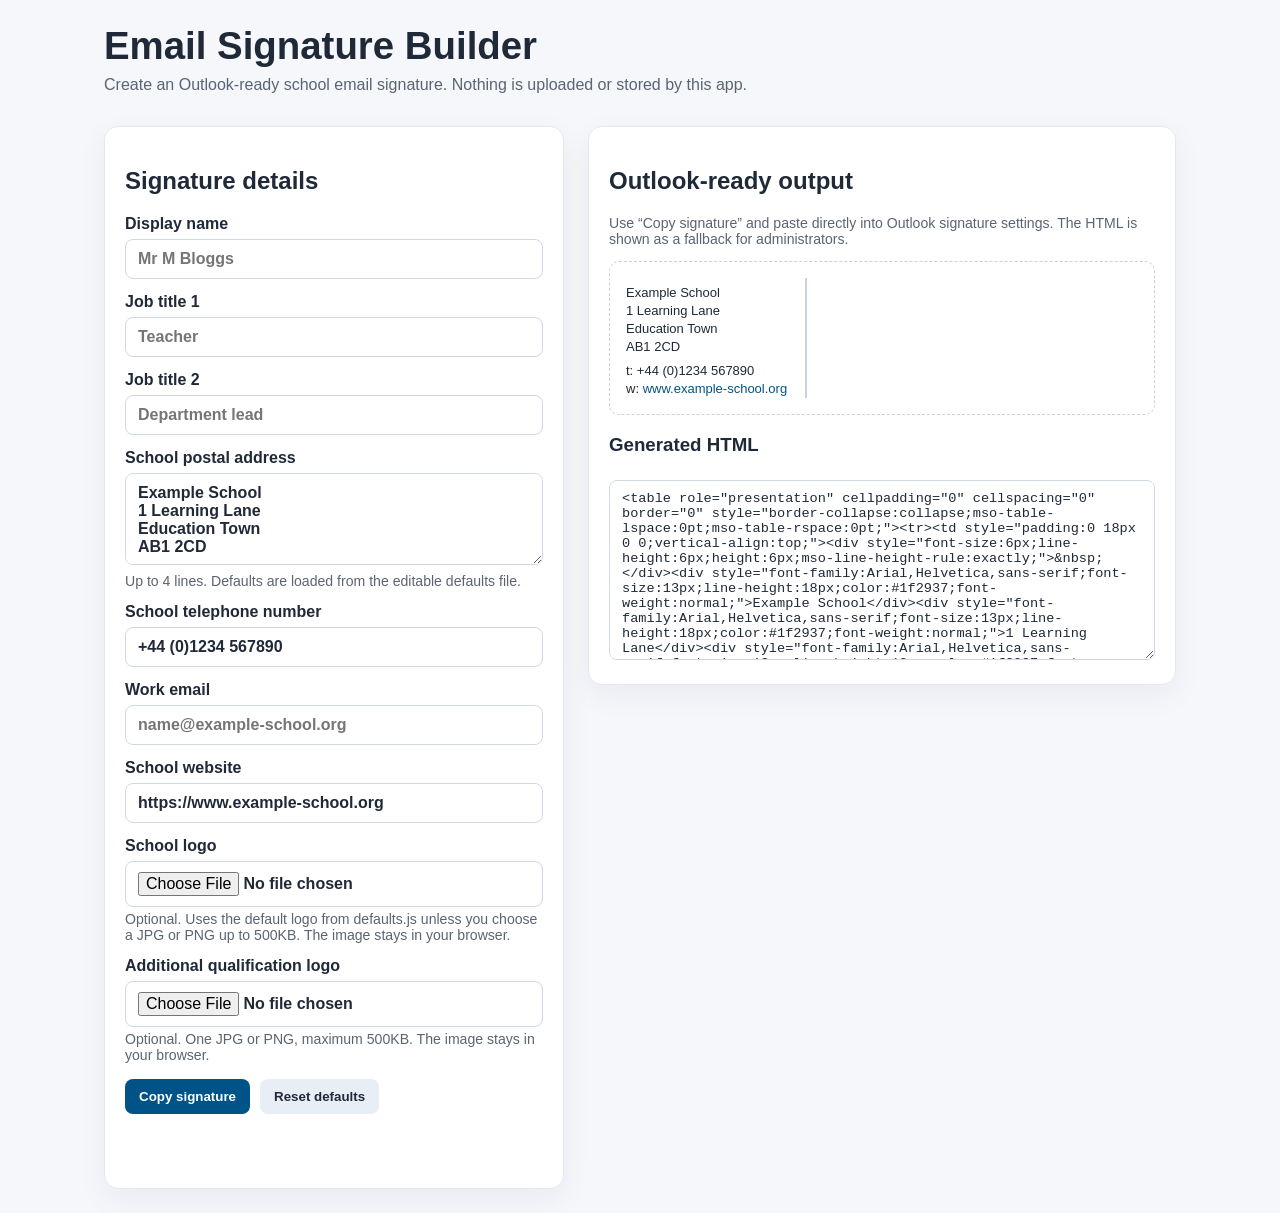
==== public/index.html @ db8fd0d2 "Fix default school logo handling" ====
<!doctype html>
<html lang="en">
<head>
  <meta charset="utf-8">
  <meta name="viewport" content="width=device-width, initial-scale=1">
  <title>Email Signature Builder</title>
  <link rel="stylesheet" href="styles.css?v=20260630">
</head>
<body>
  <header>
    <h1>Email Signature Builder</h1>
    <p class="lede">Create an Outlook-ready school email signature. Nothing is uploaded or stored by this app.</p>
  </header>
  <main class="grid">
    <section class="panel" aria-labelledby="details-heading">
      <h2 id="details-heading">Signature details</h2>
      <form id="signatureForm">
        <label>Display name <input name="displayName" autocomplete="name" placeholder="Mr M Bloggs" required></label>
        <label>Job title 1 <input name="jobTitle1" placeholder="Teacher" required></label>
        <label>Job title 2 <input name="jobTitle2" placeholder="Department lead"></label>
        <label>School postal address <textarea name="schoolAddress" maxlength="240" aria-describedby="addressHint"></textarea><span id="addressHint" class="hint">Up to 4 lines. Defaults are loaded from the editable defaults file.</span></label>
        <label>School telephone number <input name="schoolTelephone" type="tel"></label>
        <label>Work email <input name="workEmail" type="email" placeholder="name@example-school.org" required></label>
        <label>School website <input name="schoolWebsite" type="url"></label>
        <label>School logo <input id="schoolLogo" type="file" accept="image/png,image/jpeg"><span class="hint">Optional. Uses the default logo from defaults.js unless you choose a JPG or PNG up to 500KB. The image stays in your browser.</span></label>
        <label>Additional qualification logo <input id="qualificationLogo" type="file" accept="image/png,image/jpeg"><span class="hint">Optional. One JPG or PNG, maximum 500KB. The image stays in your browser.</span></label>
      </form>
      <div class="actions">
        <button id="copySignature" type="button">Copy signature</button>
        <button id="resetDefaults" class="secondary" type="button">Reset defaults</button>
      </div>
      <p id="status" class="status" role="status" aria-live="polite"></p>
    </section>
    <section class="panel" aria-labelledby="output-heading">
      <h2 id="output-heading">Outlook-ready output</h2>
      <p class="hint">Use “Copy signature” and paste directly into Outlook signature settings. The HTML is shown as a fallback for administrators.</p>
      <div id="preview" class="preview-wrap" aria-label="Signature preview"></div>
      <h3>Generated HTML</h3>
      <textarea id="htmlOutput" readonly></textarea>
    </section>
  </main>
  <script src="defaults.js?v=20260630"></script>
  <script src="app.js?v=20260630"></script>
</body>
</html>
---- public/styles.css ----
:root { color-scheme: light; --ink:#1f2937; --muted:#5b6472; --brand:#005387; --line:#c8d2dc; --bg:#f5f7fb; --panel:#ffffff; }
* { box-sizing: border-box; }
body { margin:0; font-family: Arial, Helvetica, sans-serif; color:var(--ink); background:var(--bg); }
header, main { max-width: 1120px; margin: 0 auto; padding: 24px; }
header { padding-bottom: 8px; }
h1 { margin: 0 0 8px; font-size: clamp(1.8rem, 3vw, 2.6rem); }
.lede { margin:0; color:var(--muted); }
.grid { display:grid; grid-template-columns: minmax(300px, 460px) 1fr; gap:24px; align-items:start; }
.panel { background:var(--panel); border:1px solid #e5e9ef; border-radius:14px; padding:20px; box-shadow:0 10px 30px rgba(31,41,55,.06); }
label { display:block; margin: 0 0 14px; font-weight:700; }
input, textarea { width:100%; margin-top:6px; border:1px solid #cfd8e3; border-radius:8px; padding:10px 12px; font:inherit; color:var(--ink); background:#fff; }
textarea { resize: vertical; min-height: 92px; }
.hint { display:block; margin-top:4px; color:var(--muted); font-size:.88rem; font-weight:400; }
.actions { display:flex; flex-wrap:wrap; gap:10px; margin-top:16px; }
button { border:0; border-radius:8px; padding:10px 14px; font-weight:700; cursor:pointer; background:var(--brand); color:white; }
button.secondary { background:#e8eef5; color:var(--ink); }
.status { min-height:1.4em; color:var(--brand); font-weight:700; }
.preview-wrap { overflow:auto; padding:16px; border:1px dashed var(--line); border-radius:10px; background:#fff; }
#htmlOutput { width:100%; min-height:180px; font-family: ui-monospace, SFMono-Regular, Menlo, Consolas, monospace; font-size:.85rem; }
.error { color:#a02525; font-weight:700; }
@media (max-width: 860px) { .grid { grid-template-columns: 1fr; } }
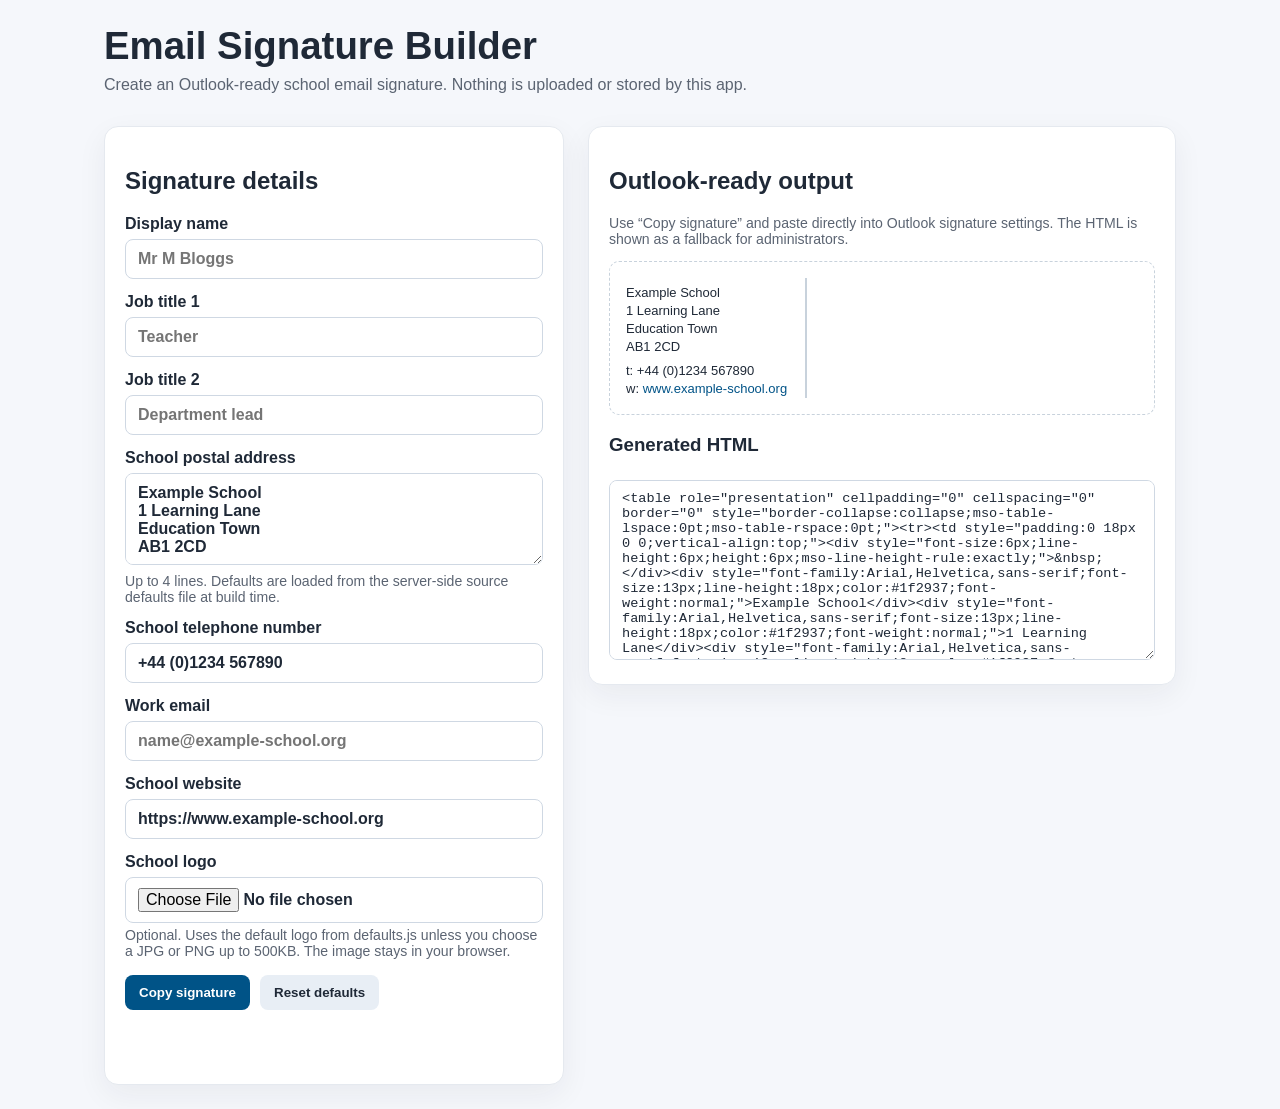
==== commit 2414bb4a: "Remove qualification logo upload" ====
--- a/public/index.html
+++ b/public/index.html
@@ -4,7 +4,7 @@
   <meta charset="utf-8">
   <meta name="viewport" content="width=device-width, initial-scale=1">
   <title>Email Signature Builder</title>
-  <link rel="stylesheet" href="styles.css?v=20260630">
+  <link rel="stylesheet" href="styles.css">
 </head>
 <body>
   <header>
@@ -18,12 +18,11 @@
         <label>Display name <input name="displayName" autocomplete="name" placeholder="Mr M Bloggs" required></label>
         <label>Job title 1 <input name="jobTitle1" placeholder="Teacher" required></label>
         <label>Job title 2 <input name="jobTitle2" placeholder="Department lead"></label>
-        <label>School postal address <textarea name="schoolAddress" maxlength="240" aria-describedby="addressHint"></textarea><span id="addressHint" class="hint">Up to 4 lines. Defaults are loaded from the editable defaults file.</span></label>
+        <label>School postal address <textarea name="schoolAddress" maxlength="240" aria-describedby="addressHint"></textarea><span id="addressHint" class="hint">Up to 4 lines. Defaults are loaded from the server-side source defaults file at build time.</span></label>
         <label>School telephone number <input name="schoolTelephone" type="tel"></label>
         <label>Work email <input name="workEmail" type="email" placeholder="name@example-school.org" required></label>
         <label>School website <input name="schoolWebsite" type="url"></label>
         <label>School logo <input id="schoolLogo" type="file" accept="image/png,image/jpeg"><span class="hint">Optional. Uses the default logo from defaults.js unless you choose a JPG or PNG up to 500KB. The image stays in your browser.</span></label>
-        <label>Additional qualification logo <input id="qualificationLogo" type="file" accept="image/png,image/jpeg"><span class="hint">Optional. One JPG or PNG, maximum 500KB. The image stays in your browser.</span></label>
       </form>
       <div class="actions">
         <button id="copySignature" type="button">Copy signature</button>
@@ -39,7 +38,6 @@
       <textarea id="htmlOutput" readonly></textarea>
     </section>
   </main>
-  <script src="defaults.js?v=20260630"></script>
-  <script src="app.js?v=20260630"></script>
+  <script src="app.js"></script>
 </body>
 </html>
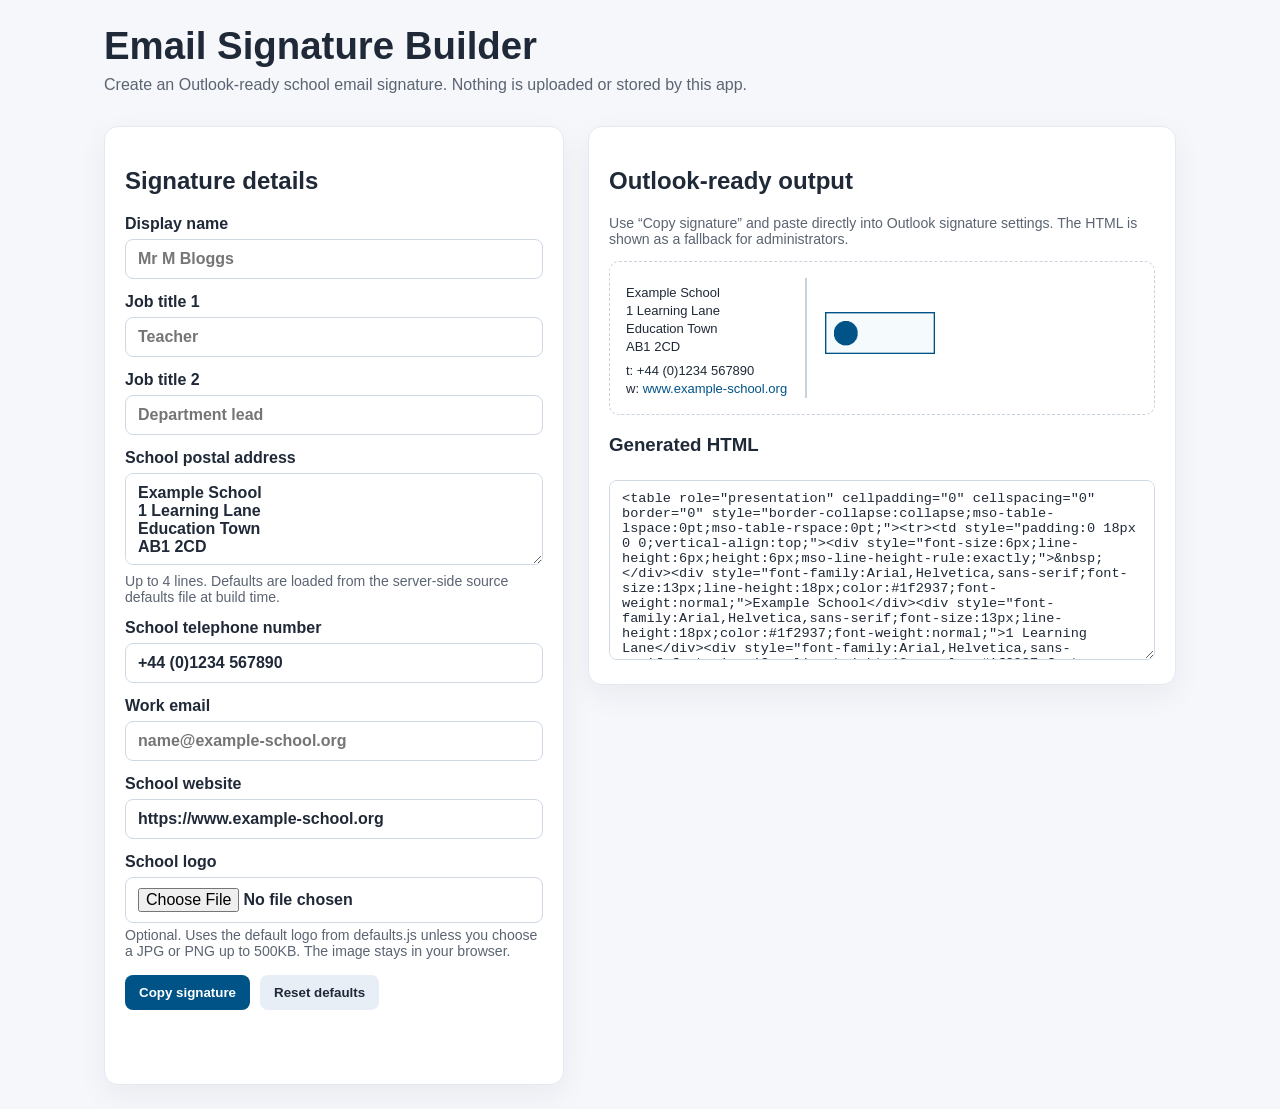
==== commit 180d3cf9: "Remove committed PNG asset" ====
--- a/public/index.html
+++ b/public/index.html
@@ -38,6 +38,7 @@
       <textarea id="htmlOutput" readonly></textarea>
     </section>
   </main>
-  <script src="app.js"></script>
+  <script src="defaults.js?v=20260630"></script>
+  <script src="app.js?v=20260630"></script>
 </body>
 </html>
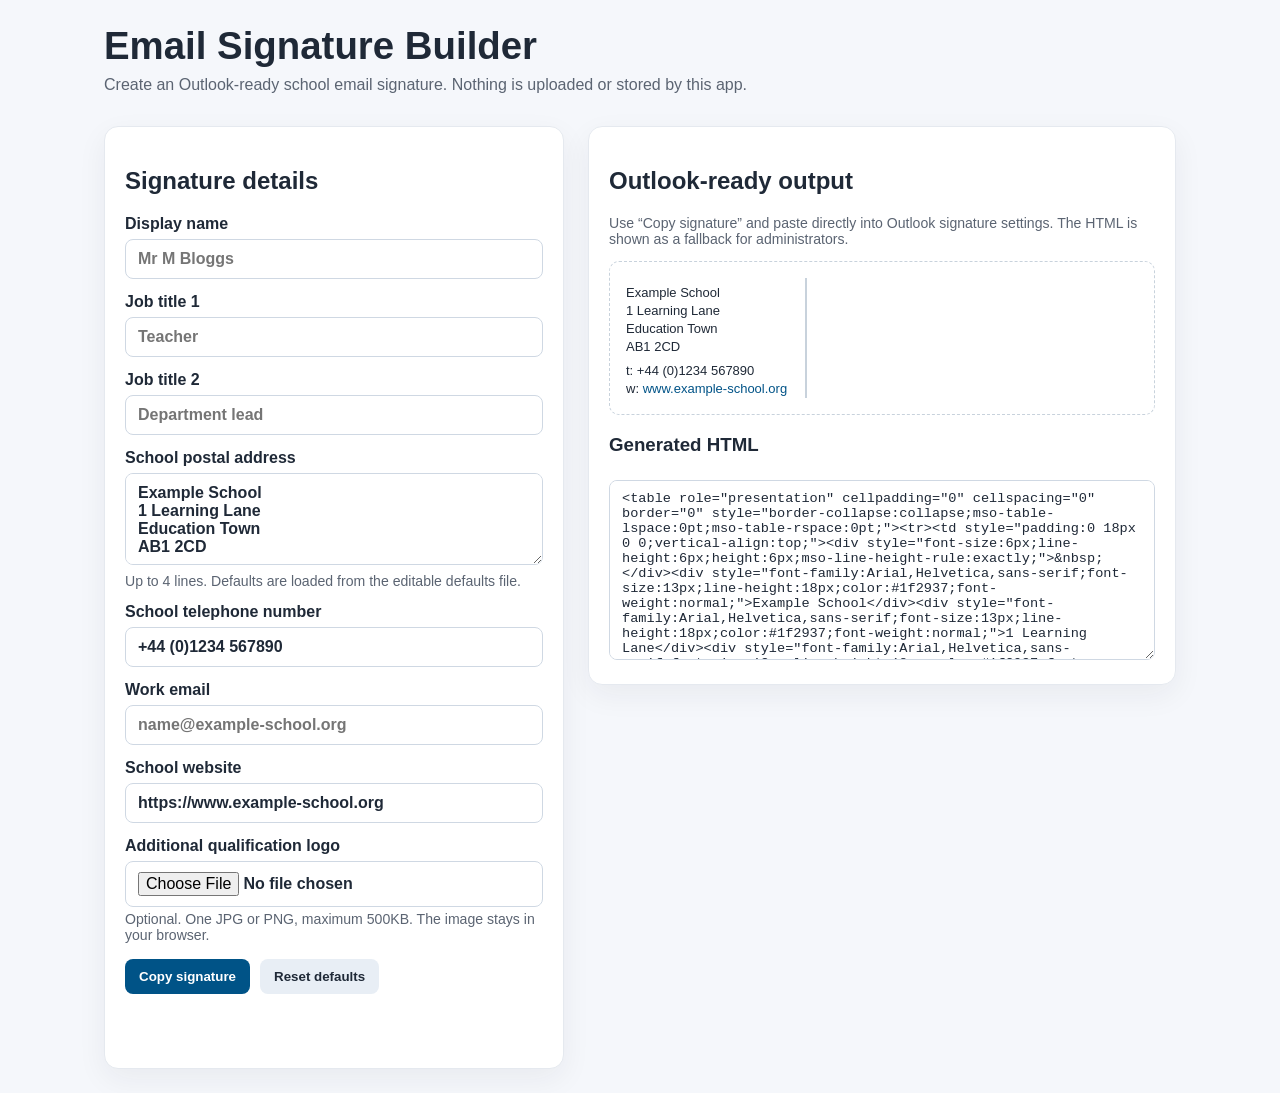
==== commit f4a84475: "Restore codebase to PR 9 state" ====
--- a/public/index.html
+++ b/public/index.html
@@ -4,7 +4,7 @@
   <meta charset="utf-8">
   <meta name="viewport" content="width=device-width, initial-scale=1">
   <title>Email Signature Builder</title>
-  <link rel="stylesheet" href="styles.css">
+  <link rel="stylesheet" href="styles.css?v=20260630">
 </head>
 <body>
   <header>
@@ -18,11 +18,11 @@
         <label>Display name <input name="displayName" autocomplete="name" placeholder="Mr M Bloggs" required></label>
         <label>Job title 1 <input name="jobTitle1" placeholder="Teacher" required></label>
         <label>Job title 2 <input name="jobTitle2" placeholder="Department lead"></label>
-        <label>School postal address <textarea name="schoolAddress" maxlength="240" aria-describedby="addressHint"></textarea><span id="addressHint" class="hint">Up to 4 lines. Defaults are loaded from the server-side source defaults file at build time.</span></label>
+        <label>School postal address <textarea name="schoolAddress" maxlength="240" aria-describedby="addressHint"></textarea><span id="addressHint" class="hint">Up to 4 lines. Defaults are loaded from the editable defaults file.</span></label>
         <label>School telephone number <input name="schoolTelephone" type="tel"></label>
         <label>Work email <input name="workEmail" type="email" placeholder="name@example-school.org" required></label>
         <label>School website <input name="schoolWebsite" type="url"></label>
-        <label>School logo <input id="schoolLogo" type="file" accept="image/png,image/jpeg"><span class="hint">Optional. Uses the default logo from defaults.js unless you choose a JPG or PNG up to 500KB. The image stays in your browser.</span></label>
+        <label>Additional qualification logo <input id="qualificationLogo" type="file" accept="image/png,image/jpeg"><span class="hint">Optional. One JPG or PNG, maximum 500KB. The image stays in your browser.</span></label>
       </form>
       <div class="actions">
         <button id="copySignature" type="button">Copy signature</button>
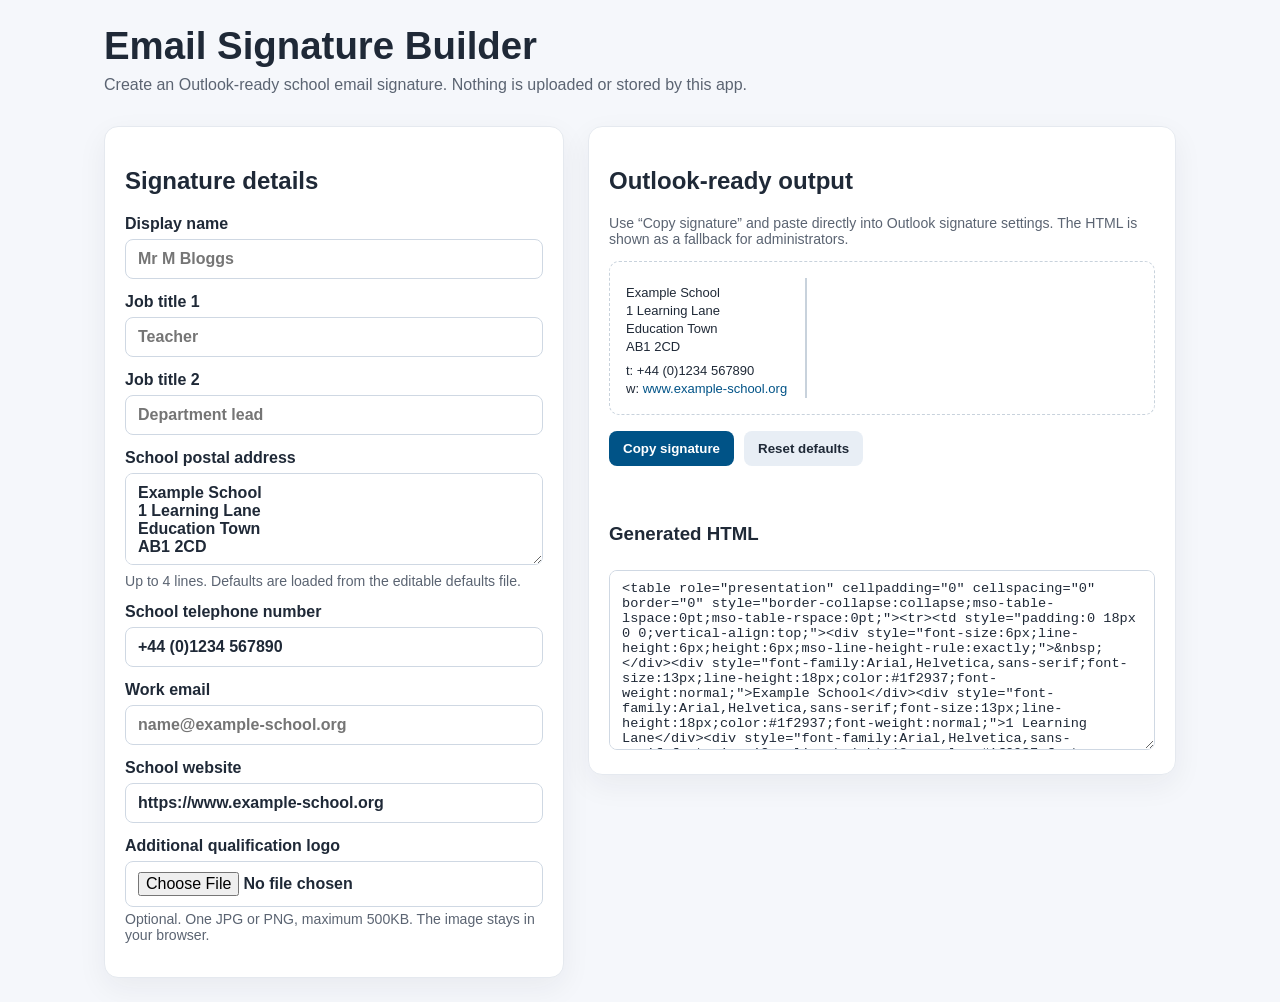
==== commit b346d8fa: "Fix reset defaults and move signature actions" ====
--- a/public/index.html
+++ b/public/index.html
@@ -24,16 +24,16 @@
         <label>School website <input name="schoolWebsite" type="url"></label>
         <label>Additional qualification logo <input id="qualificationLogo" type="file" accept="image/png,image/jpeg"><span class="hint">Optional. One JPG or PNG, maximum 500KB. The image stays in your browser.</span></label>
       </form>
+    </section>
+    <section class="panel" aria-labelledby="output-heading">
+      <h2 id="output-heading">Outlook-ready output</h2>
+      <p class="hint">Use “Copy signature” and paste directly into Outlook signature settings. The HTML is shown as a fallback for administrators.</p>
+      <div id="preview" class="preview-wrap" aria-label="Signature preview"></div>
       <div class="actions">
         <button id="copySignature" type="button">Copy signature</button>
         <button id="resetDefaults" class="secondary" type="button">Reset defaults</button>
       </div>
       <p id="status" class="status" role="status" aria-live="polite"></p>
-    </section>
-    <section class="panel" aria-labelledby="output-heading">
-      <h2 id="output-heading">Outlook-ready output</h2>
-      <p class="hint">Use “Copy signature” and paste directly into Outlook signature settings. The HTML is shown as a fallback for administrators.</p>
-      <div id="preview" class="preview-wrap" aria-label="Signature preview"></div>
       <h3>Generated HTML</h3>
       <textarea id="htmlOutput" readonly></textarea>
     </section>
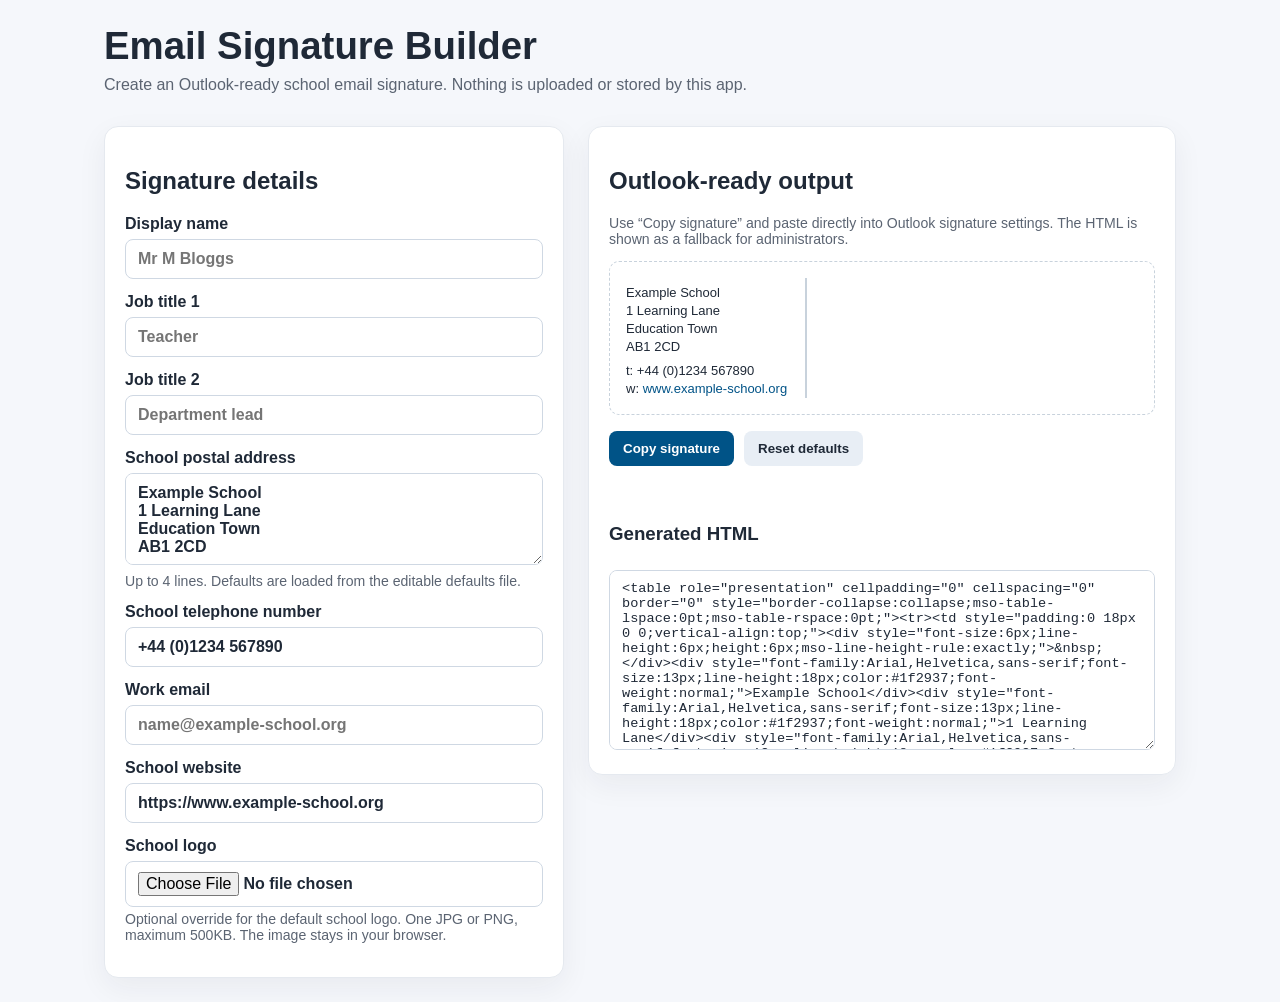
==== commit 06b9560e: "Replace qualification logo with school logo override" ====
--- a/public/index.html
+++ b/public/index.html
@@ -22,7 +22,7 @@
         <label>School telephone number <input name="schoolTelephone" type="tel"></label>
         <label>Work email <input name="workEmail" type="email" placeholder="name@example-school.org" required></label>
         <label>School website <input name="schoolWebsite" type="url"></label>
-        <label>Additional qualification logo <input id="qualificationLogo" type="file" accept="image/png,image/jpeg"><span class="hint">Optional. One JPG or PNG, maximum 500KB. The image stays in your browser.</span></label>
+        <label>School logo <input id="schoolLogo" type="file" accept="image/png,image/jpeg"><span class="hint">Optional override for the default school logo. One JPG or PNG, maximum 500KB. The image stays in your browser.</span></label>
       </form>
     </section>
     <section class="panel" aria-labelledby="output-heading">
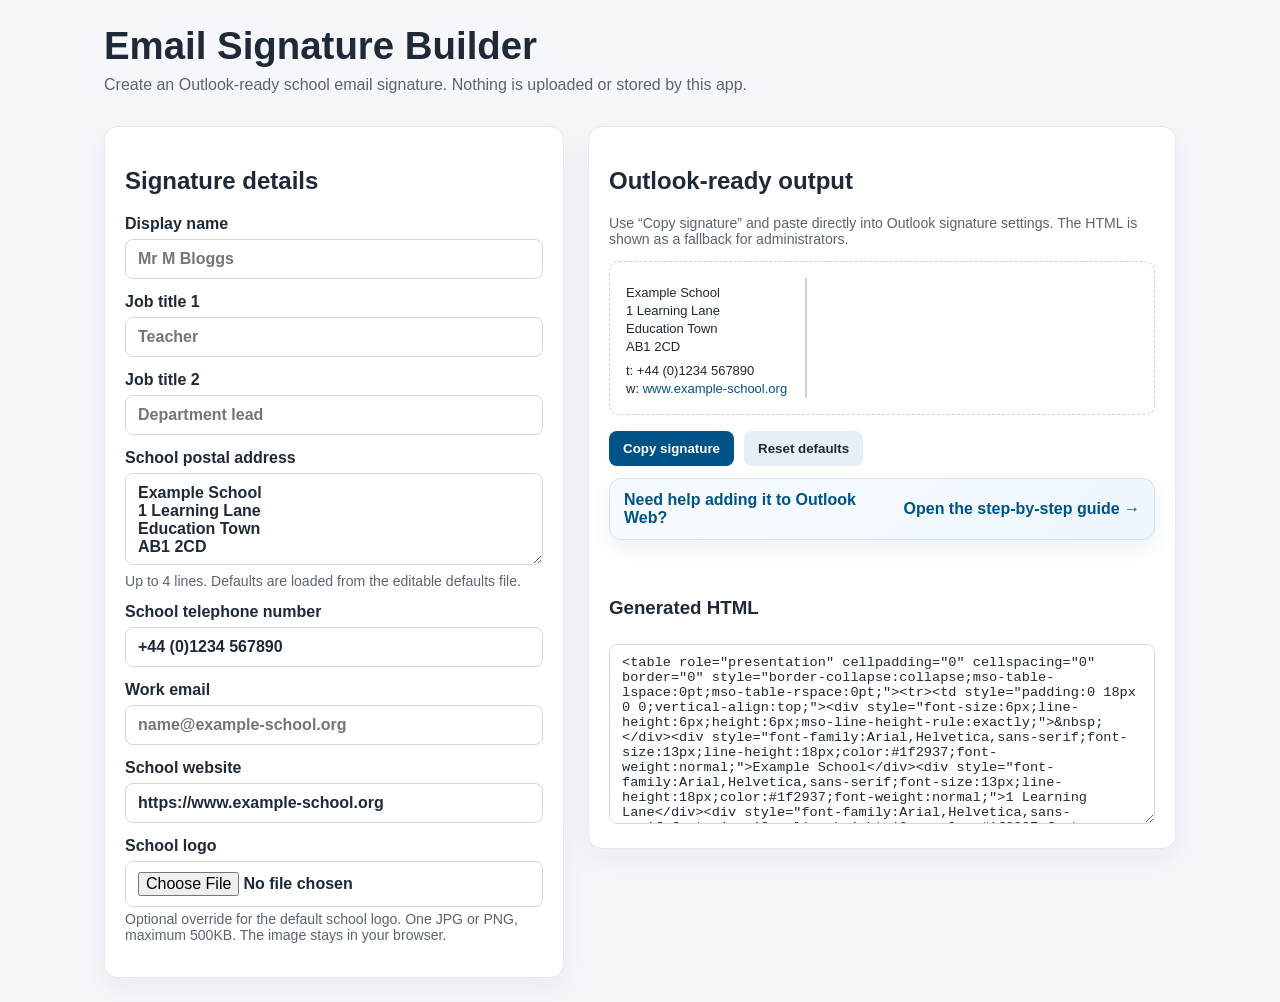
==== commit 75408928: "Add Outlook Web signature guide" ====
--- a/public/index.html
+++ b/public/index.html
@@ -33,6 +33,9 @@
         <button id="copySignature" type="button">Copy signature</button>
         <button id="resetDefaults" class="secondary" type="button">Reset defaults</button>
       </div>
+      <div class="guide-link-wrap">
+        <a class="guide-link" href="outlook-web-guide.html">Need help adding it to Outlook Web? <span>Open the step-by-step guide →</span></a>
+      </div>
       <p id="status" class="status" role="status" aria-live="polite"></p>
       <h3>Generated HTML</h3>
       <textarea id="htmlOutput" readonly></textarea>
--- a/public/styles.css
+++ b/public/styles.css
@@ -19,3 +19,29 @@
 #htmlOutput { width:100%; min-height:180px; font-family: ui-monospace, SFMono-Regular, Menlo, Consolas, monospace; font-size:.85rem; }
 .error { color:#a02525; font-weight:700; }
 @media (max-width: 860px) { .grid { grid-template-columns: 1fr; } }
+.guide-link-wrap { margin-top: 12px; }
+.guide-link { display:flex; align-items:center; justify-content:space-between; gap:12px; padding:12px 14px; border:1px solid #d5e2ef; border-radius:12px; color:var(--brand); background:linear-gradient(135deg,#f7fbff,#eef6fd); text-decoration:none; font-weight:700; box-shadow:0 8px 20px rgba(0,83,135,.08); }
+.guide-link span { white-space:nowrap; }
+.guide-link:hover, .guide-link:focus { border-color:var(--brand); box-shadow:0 10px 24px rgba(0,83,135,.14); outline:none; }
+.guide-page header, .guide-page main { max-width: 980px; }
+.guide-hero { padding-bottom: 18px; }
+.back-link { display:inline-flex; margin-bottom:18px; color:var(--brand); font-weight:700; text-decoration:none; }
+.back-link:hover, .back-link:focus { text-decoration:underline; }
+.eyebrow { margin:0 0 8px; color:var(--brand); font-size:.78rem; font-weight:800; letter-spacing:.08em; text-transform:uppercase; }
+.guide-layout { display:block; padding-top: 8px; }
+.guide-intro { margin-bottom: 18px; }
+.check-list { margin: 0; padding-left: 1.2rem; color:var(--muted); }
+.check-list li { margin: 8px 0; }
+kbd { border:1px solid #cfd8e3; border-bottom-width:2px; border-radius:5px; padding:1px 5px; background:#fff; color:var(--ink); font-family:inherit; font-size:.9em; }
+.guide-steps { display:grid; gap:18px; }
+.guide-step { display:grid; grid-template-columns:minmax(0,1fr) minmax(220px, 42%); gap:22px; align-items:center; }
+.step-copy h2 { margin: 8px 0; }
+.step-copy p { margin: 0; color:var(--muted); line-height:1.55; }
+.step-number { display:inline-grid; place-items:center; width:34px; height:34px; border-radius:999px; background:var(--brand); color:#fff; font-weight:800; }
+.guide-step figure { margin:0; }
+.guide-step img { display:block; max-width:100%; height:auto; margin-left:auto; border:1px solid #dfe6ee; border-radius:12px; background:#fff; box-shadow:0 10px 24px rgba(31,41,55,.08); }
+.guide-step figcaption { margin-top:8px; color:var(--muted); font-size:.88rem; text-align:center; }
+.guide-footer-nav { display:flex; justify-content:center; margin:24px 0 8px; }
+.button-link { display:inline-flex; align-items:center; justify-content:center; padding:11px 16px; border-radius:10px; color:#fff; background:var(--brand); text-decoration:none; font-weight:800; }
+.button-link:hover, .button-link:focus { filter:brightness(.95); outline:3px solid rgba(0,83,135,.22); outline-offset:2px; }
+@media (max-width: 720px) { .guide-link { align-items:flex-start; flex-direction:column; } .guide-link span { white-space:normal; } .guide-step { grid-template-columns:1fr; } .guide-step img { margin-left:0; } }
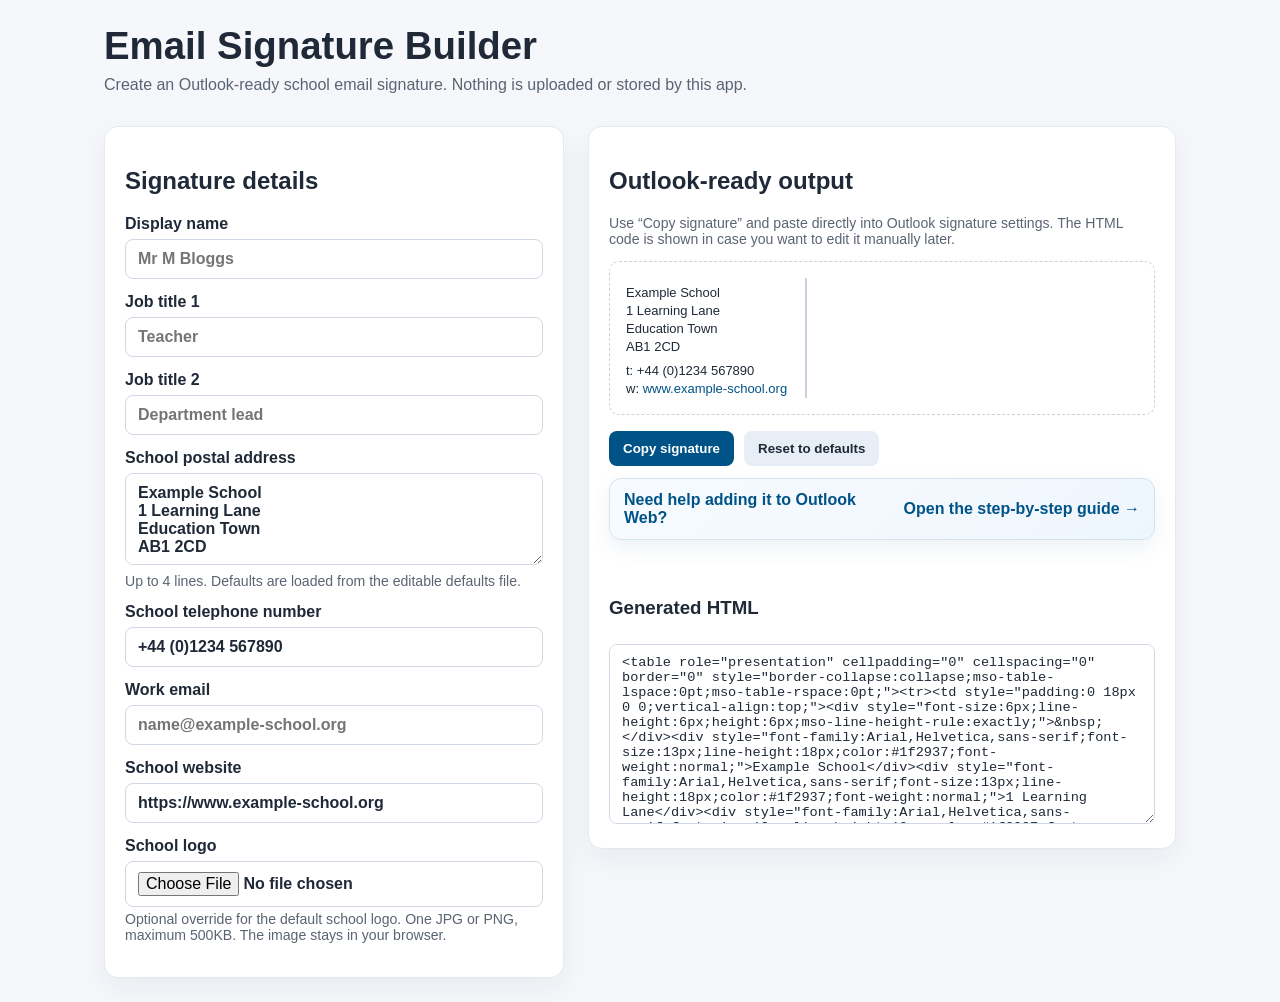
==== commit b4ccf04f: "Update hint and button text for clarity" ====
--- a/public/index.html
+++ b/public/index.html
@@ -27,11 +27,11 @@
     </section>
     <section class="panel" aria-labelledby="output-heading">
       <h2 id="output-heading">Outlook-ready output</h2>
-      <p class="hint">Use “Copy signature” and paste directly into Outlook signature settings. The HTML is shown as a fallback for administrators.</p>
+      <p class="hint">Use “Copy signature” and paste directly into Outlook signature settings. The HTML code is shown in case you want to edit it manually later.</p>
       <div id="preview" class="preview-wrap" aria-label="Signature preview"></div>
       <div class="actions">
         <button id="copySignature" type="button">Copy signature</button>
-        <button id="resetDefaults" class="secondary" type="button">Reset defaults</button>
+        <button id="resetDefaults" class="secondary" type="button">Reset to defaults</button>
       </div>
       <div class="guide-link-wrap">
         <a class="guide-link" href="outlook-web-guide.html">Need help adding it to Outlook Web? <span>Open the step-by-step guide →</span></a>
